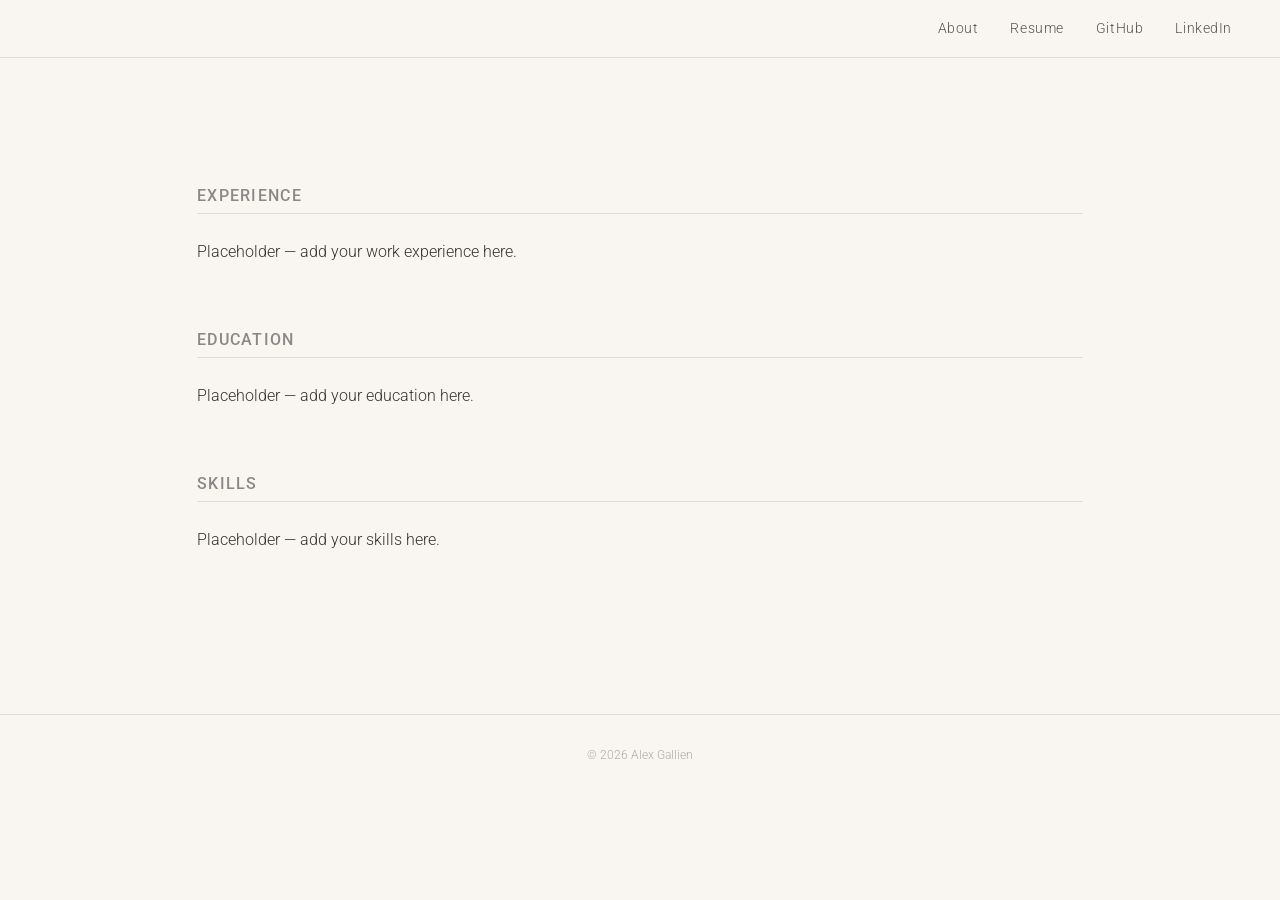
==== resume.html @ 722102af "cleanup, ready for resume'" ====
<!DOCTYPE html>
<html lang="en">
<head>
  <meta charset="UTF-8" />
  <meta name="viewport" content="width=device-width, initial-scale=1.0" />
  <title>Resume — Alex Gallien</title>
  <link rel="stylesheet" href="style.css" />
</head>
<body>

  <nav>
    <a href="index.html">About</a>
    <a href="resume.html">Resume</a>
    <a href="https://github.com/alexgallien" target="_blank" rel="noopener">GitHub</a>
    <a href="https://www.linkedin.com/in/alexgallien/" target="_blank" rel="noopener">LinkedIn</a>
  </nav>

  <main>

    <section>
      <h2>Experience</h2>
      <p style="line-height:1.75; color:#333;">Placeholder — add your work experience here.</p>
    </section>

    <section>
      <h2>Education</h2>
      <p style="line-height:1.75; color:#333;">Placeholder — add your education here.</p>
    </section>

    <section>
      <h2>Skills</h2>
      <p style="line-height:1.75; color:#333;">Placeholder — add your skills here.</p>
    </section>

  </main>

  <footer>
    &copy; 2026 Alex Gallien
  </footer>

</body>
</html>
---- style.css ----
@import url('https://fonts.googleapis.com/css2?family=Roboto:wght@300;400;500&display=swap');

*, *::before, *::after {
  box-sizing: border-box;
  margin: 0;
  padding: 0;
}

body {
  font-family: 'Roboto', sans-serif;
  font-weight: 300;
  background-color: #F9F6F1;
  color: #111111;
  min-height: 100vh;
}

/* Navigation */
nav {
  display: flex;
  justify-content: flex-end;
  align-items: center;
  padding: 1.25rem 3rem;
  border-bottom: 1px solid #e0ddd8;
  background-color: #F9F6F1;
  position: sticky;
  top: 0;
  z-index: 100;
}

nav a {
  margin-left: 2rem;
  text-decoration: none;
  font-size: 0.9rem;
  letter-spacing: 0.04em;
  color: #555;
  transition: color 0.2s;
}

nav a:hover {
  color: #000;
}

/* Main */
main {
  max-width: 950px;
  margin: 0 auto;
  padding: 4rem 2rem 6rem;
}

/* Hero */
.hero {
  display: flex;
  align-items: flex-start;
  gap: 3rem;
}

.hero-photo {
  flex-shrink: 0;
  width: 300px;
  height: 300px;
}

.hero-photo img {
  width: 100%;
  height: 100%;
  object-fit: cover;
  border-radius: 4px;
  display: block;
}

.hero-text h1 {
  font-size: 2rem;
  font-weight: 400;
  margin-bottom: 0.4rem;
}

.hero-text p {
  font-size: 1rem;
  line-height: 1.75;
  color: #333;
}

/* Sections */
section {
  margin-top: 4rem;
}

section h2 {
  font-size: 1rem;
  font-weight: 500;
  letter-spacing: 0.08em;
  text-transform: uppercase;
  color: #888;
  margin-bottom: 1.5rem;
  padding-bottom: 0.5rem;
  border-bottom: 1px solid #e0ddd8;
}

/* Footer */
footer {
  text-align: center;
  padding: 2rem;
  font-size: 0.78rem;
  color: #aaa;
  border-top: 1px solid #e0ddd8;
  margin-top: 4rem;
}
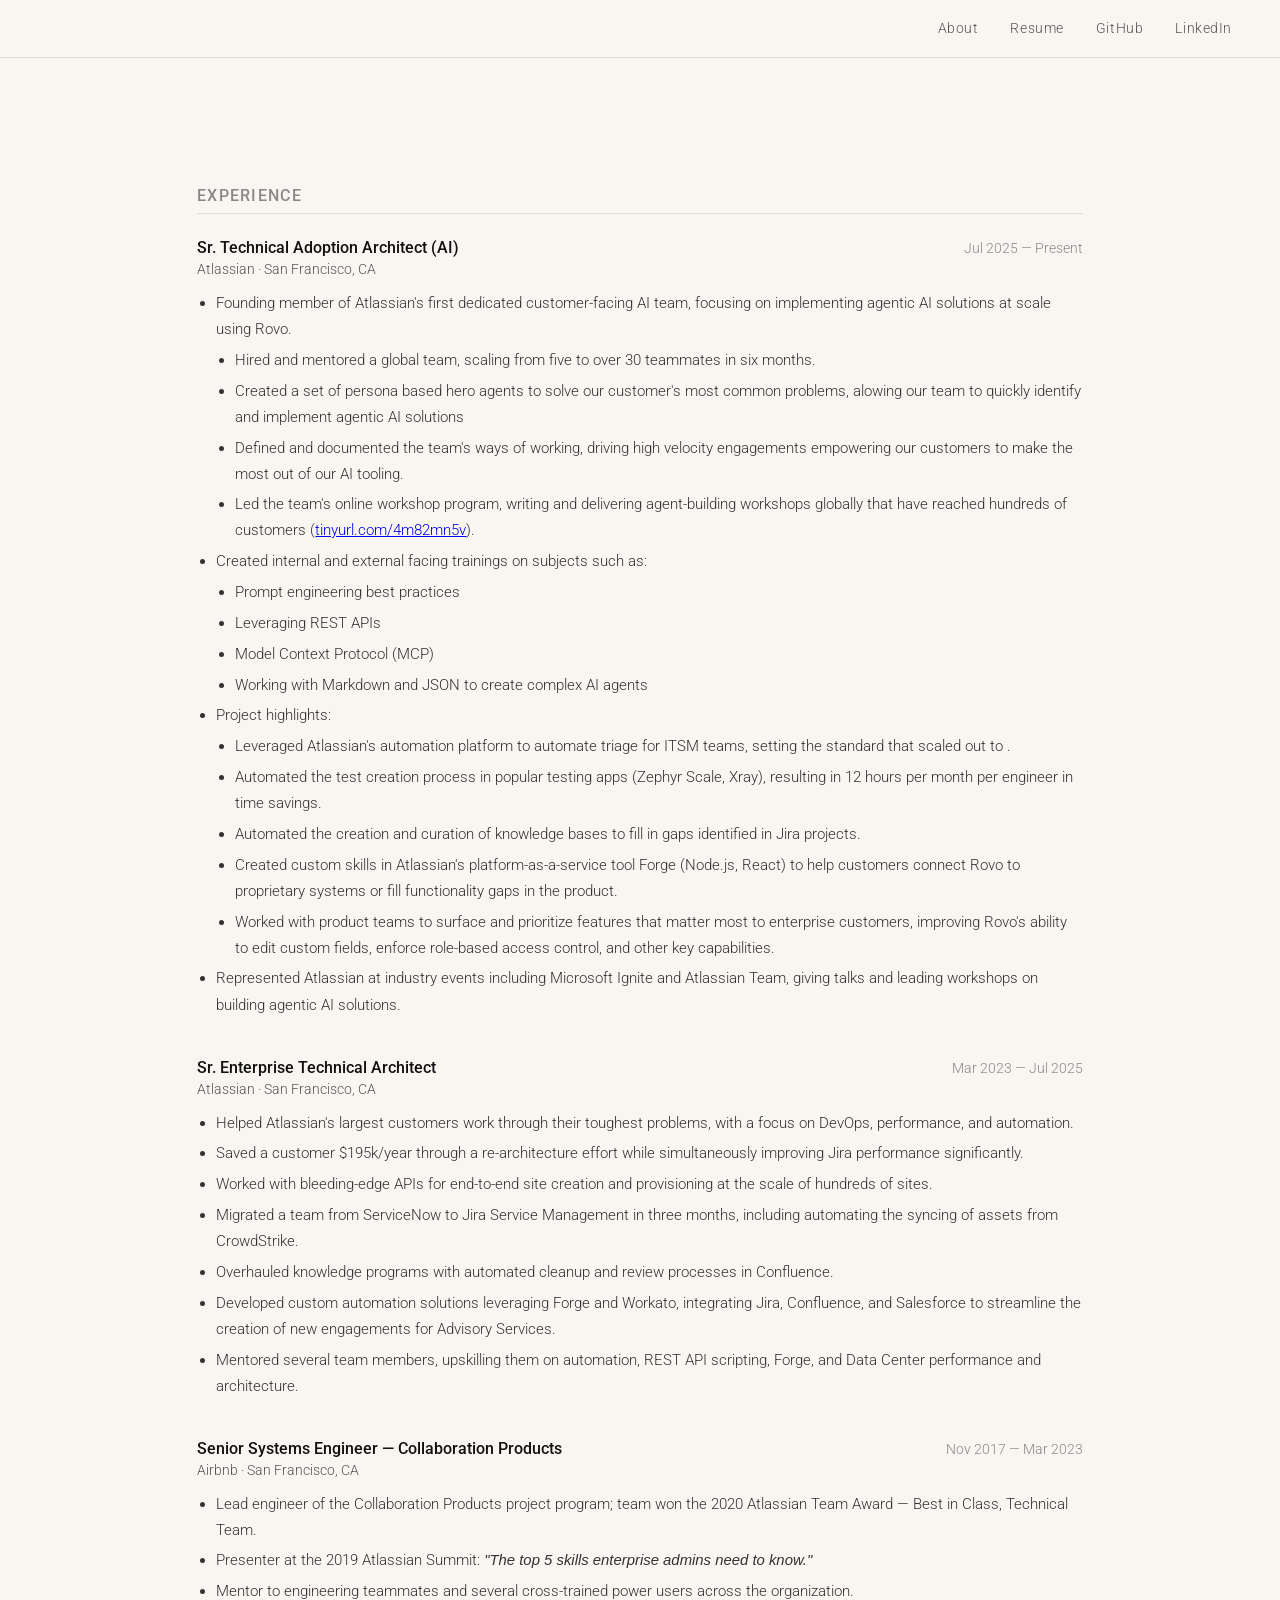
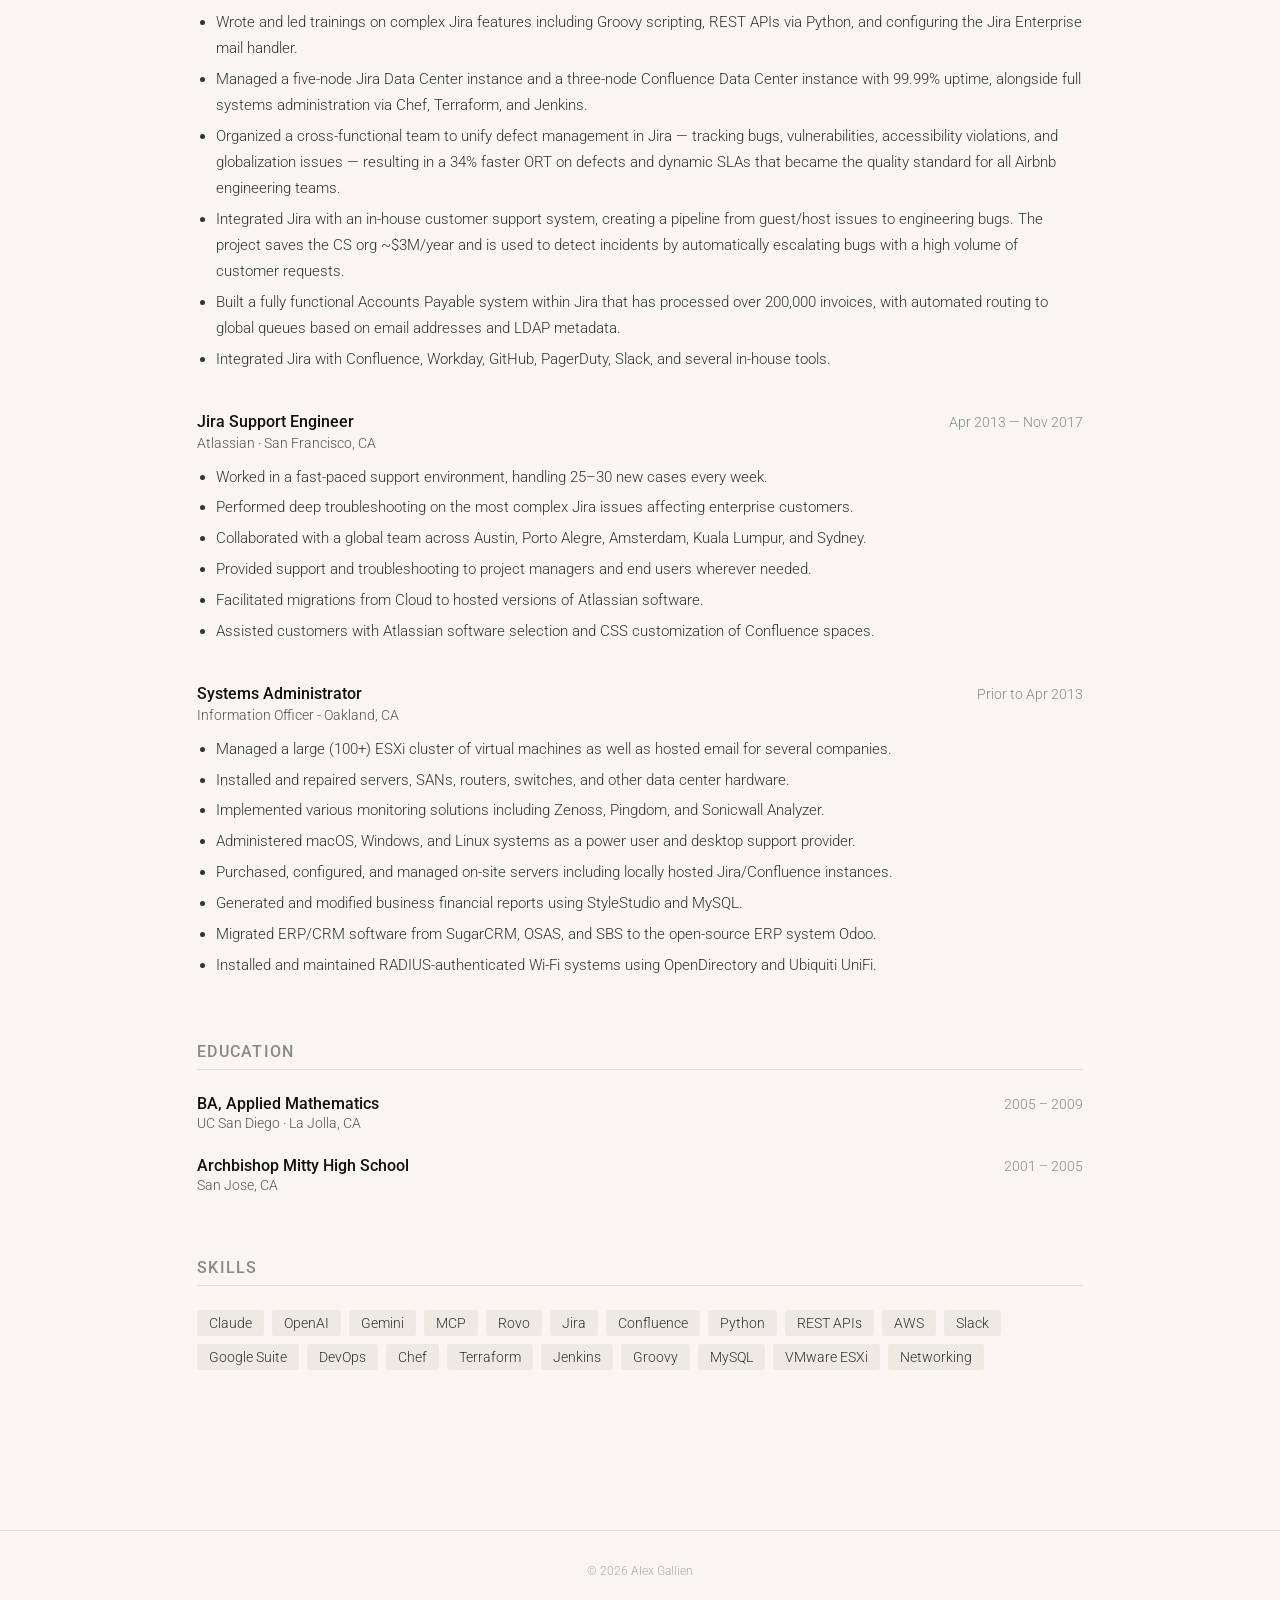
==== commit 11044230: "Final website" ====
--- a/resume.html
+++ b/resume.html
@@ -19,17 +19,154 @@
 
     <section>
       <h2>Experience</h2>
-      <p style="line-height:1.75; color:#333;">Placeholder — add your work experience here.</p>
-    </section>
+
+      <div class="job">
+        <div class="job-header">
+          <span class="job-title">Sr. Technical Adoption Architect (AI)</span>
+          <span class="job-date">Jul 2025 — Present</span>
+        </div>
+        <div class="job-company">Atlassian &middot; San Francisco, CA</div>
+        <ul>
+          <li>Founding member of Atlassian's first dedicated customer-facing AI team, focusing on implementing agentic AI solutions at scale using Rovo.</li>
+            <ul>
+              <li>Hired and mentored a global team, scaling from five to over 30 teammates in six months.</li>
+              <li>Created a set of persona based hero agents to solve our customer's most common problems, alowing our team to quickly identify and implement agentic AI solutions</li>
+              <li>Defined and documented the team's ways of working, driving high velocity engagements empowering our customers to make the most out of our AI tooling.</li>
+              <li>Led the team's online workshop program, writing and delivering agent-building workshops globally that have reached hundreds of customers (<a href="https://tinyurl.com/4m82mn5v" target="_blank" rel="noopener">tinyurl.com/4m82mn5v</a>).</li>
+            </ul>
+          <li>Created internal and external facing trainings on subjects such as:</li>
+            <ul>
+              <li>Prompt engineering best practices</li>
+              <li>Leveraging REST APIs</li>
+              <li>Model Context Protocol (MCP)</li>
+              <li>Working with Markdown and JSON to create complex AI agents</li>
+            </ul>
+          <li>Project highlights:</li>
+            <ul>
+              <li>Leveraged Atlassian's automation platform to automate triage for ITSM teams, setting the standard that scaled out to .</li>
+              <li>Automated the test creation process in popular testing apps (Zephyr Scale, Xray), resulting in 12 hours per month per engineer in time savings.</li>
+              <li>Automated the creation and curation of knowledge bases to fill in gaps identified in Jira projects.</li>
+              <li>Created custom skills in Atlassian's platform-as-a-service tool Forge (Node.js, React) to help customers connect Rovo to proprietary systems or fill functionality gaps in the product.</li>
+              <li>Worked with product teams to surface and prioritize features that matter most to enterprise customers, improving Rovo's ability to edit custom fields, enforce role-based access control, and other key capabilities.</li>
+            </ul>
+          <li>Represented Atlassian at industry events including Microsoft Ignite and Atlassian Team, giving talks and leading workshops on building agentic AI solutions.</li>
+        </ul>
+      </div>
+
+      <div class="job">
+        <div class="job-header">
+          <span class="job-title">Sr. Enterprise Technical Architect</span>
+          <span class="job-date">Mar 2023 — Jul 2025</span>
+        </div>
+        <div class="job-company">Atlassian &middot; San Francisco, CA</div>
+        <ul>
+          <li>Helped Atlassian's largest customers work through their toughest problems, with a focus on DevOps, performance, and automation.</li>
+          <li>Saved a customer $195k/year through a re-architecture effort while simultaneously improving Jira performance significantly.</li>
+          <li>Worked with bleeding-edge APIs for end-to-end site creation and provisioning at the scale of hundreds of sites.</li>
+          <li>Migrated a team from ServiceNow to Jira Service Management in three months, including automating the syncing of assets from CrowdStrike.</li>
+          <li>Overhauled knowledge programs with automated cleanup and review processes in Confluence.</li>
+          <li>Developed custom automation solutions leveraging Forge and Workato, integrating Jira, Confluence, and Salesforce to streamline the creation of new engagements for Advisory Services.</li>
+          <li>Mentored several team members, upskilling them on automation, REST API scripting, Forge, and Data Center performance and architecture.</li>
+        </ul>
+      </div>
+
+      <div class="job">
+        <div class="job-header">
+          <span class="job-title">Senior Systems Engineer — Collaboration Products</span>
+          <span class="job-date">Nov 2017 — Mar 2023</span>
+        </div>
+        <div class="job-company">Airbnb &middot; San Francisco, CA</div>
+        <ul>
+          <li>Lead engineer of the Collaboration Products project program; team won the 2020 Atlassian Team Award — Best in Class, Technical Team.</li>
+          <li>Presenter at the 2019 Atlassian Summit: <em>"The top 5 skills enterprise admins need to know."</em></li>
+          <li>Mentor to engineering teammates and several cross-trained power users across the organization.</li>
+          <li>Wrote and led trainings on complex Jira features including Groovy scripting, REST APIs via Python, and configuring the Jira Enterprise mail handler.</li>
+          <li>Managed a five-node Jira Data Center instance and a three-node Confluence Data Center instance with 99.99% uptime, alongside full systems administration via Chef, Terraform, and Jenkins.</li>
+          <li>Organized a cross-functional team to unify defect management in Jira — tracking bugs, vulnerabilities, accessibility violations, and globalization issues — resulting in a 34% faster ORT on defects and dynamic SLAs that became the quality standard for all Airbnb engineering teams.</li>
+          <li>Integrated Jira with an in-house customer support system, creating a pipeline from guest/host issues to engineering bugs. The project saves the CS org ~$3M/year and is used to detect incidents by automatically escalating bugs with a high volume of customer requests.</li>
+          <li>Built a fully functional Accounts Payable system within Jira that has processed over 200,000 invoices, with automated routing to global queues based on email addresses and LDAP metadata.</li>
+          <li>Integrated Jira with Confluence, Workday, GitHub, PagerDuty, Slack, and several in-house tools.</li>
+        </ul>
+      </div>
+
+      <div class="job">
+        <div class="job-header">
+          <span class="job-title">Jira Support Engineer</span>
+          <span class="job-date">Apr 2013 — Nov 2017</span>
+        </div>
+        <div class="job-company">Atlassian &middot; San Francisco, CA</div>
+        <ul>
+          <li>Worked in a fast-paced support environment, handling 25–30 new cases every week.</li>
+          <li>Performed deep troubleshooting on the most complex Jira issues affecting enterprise customers.</li>
+          <li>Collaborated with a global team across Austin, Porto Alegre, Amsterdam, Kuala Lumpur, and Sydney.</li>
+          <li>Provided support and troubleshooting to project managers and end users wherever needed.</li>
+          <li>Facilitated migrations from Cloud to hosted versions of Atlassian software.</li>
+          <li>Assisted customers with Atlassian software selection and CSS customization of Confluence spaces.</li>
+        </ul>
+      </div>
+
+      <div class="job">
+        <div class="job-header">
+          <span class="job-title">Systems Administrator</span>
+          <span class="job-date">Prior to Apr 2013</span>
+        </div>
+        <div class="job-company">Information Officer - Oakland, CA</div>
+        <ul>
+          <li>Managed a large (100+) ESXi cluster of virtual machines as well as hosted email for several companies.</li>
+          <li>Installed and repaired servers, SANs, routers, switches, and other data center hardware.</li>
+          <li>Implemented various monitoring solutions including Zenoss, Pingdom, and Sonicwall Analyzer.</li>
+          <li>Administered macOS, Windows, and Linux systems as a power user and desktop support provider.</li>
+          <li>Purchased, configured, and managed on-site servers including locally hosted Jira/Confluence instances.</li>
+          <li>Generated and modified business financial reports using StyleStudio and MySQL.</li>
+          <li>Migrated ERP/CRM software from SugarCRM, OSAS, and SBS to the open-source ERP system Odoo.</li>
+          <li>Installed and maintained RADIUS-authenticated Wi-Fi systems using OpenDirectory and Ubiquiti UniFi.</li>
+        </ul>
+      </div>
 
     <section>
       <h2>Education</h2>
-      <p style="line-height:1.75; color:#333;">Placeholder — add your education here.</p>
+
+      <div class="edu-item">
+        <div class="edu-header">
+          <span class="edu-degree">BA, Applied Mathematics</span>
+          <span class="edu-date">2005 – 2009</span>
+        </div>
+        <div class="edu-school">UC San Diego &middot; La Jolla, CA</div>
+      </div>
+
+      <div class="edu-item">
+        <div class="edu-header">
+          <span class="edu-degree">Archbishop Mitty High School</span>
+          <span class="edu-date">2001 – 2005</span>
+        </div>
+        <div class="edu-school">San Jose, CA</div>
+      </div>
     </section>
 
     <section>
       <h2>Skills</h2>
-      <p style="line-height:1.75; color:#333;">Placeholder — add your skills here.</p>
+      <div class="skills-grid">
+        <span class="skill-tag">Claude</span>
+        <span class="skill-tag">OpenAI</span>
+        <span class="skill-tag">Gemini</span>
+        <span class="skill-tag">MCP</span>
+        <span class="skill-tag">Rovo</span>
+        <span class="skill-tag">Jira</span>
+        <span class="skill-tag">Confluence</span>
+        <span class="skill-tag">Python</span>
+        <span class="skill-tag">REST APIs</span>
+        <span class="skill-tag">AWS</span>
+        <span class="skill-tag">Slack</span>
+        <span class="skill-tag">Google Suite</span>
+        <span class="skill-tag">DevOps</span>
+        <span class="skill-tag">Chef</span>
+        <span class="skill-tag">Terraform</span>
+        <span class="skill-tag">Jenkins</span>
+        <span class="skill-tag">Groovy</span>
+        <span class="skill-tag">MySQL</span>
+        <span class="skill-tag">VMware ESXi</span>
+        <span class="skill-tag">Networking</span>
+      </div>
     </section>
 
   </main>
--- a/style.css
+++ b/style.css
@@ -105,3 +105,101 @@
   border-top: 1px solid #e0ddd8;
   margin-top: 4rem;
 }
+
+/* Resume — Experience */
+.job {
+  margin-bottom: 2.5rem;
+}
+
+.job-header {
+  display: flex;
+  justify-content: space-between;
+  align-items: baseline;
+  margin-bottom: 0.25rem;
+}
+
+.job-title {
+  font-size: 1rem;
+  font-weight: 500;
+  color: #111;
+}
+
+.job-date {
+  font-size: 0.85rem;
+  color: #888;
+  white-space: nowrap;
+  margin-left: 1rem;
+}
+
+.job-company {
+  font-size: 0.9rem;
+  color: #555;
+  margin-bottom: 0.75rem;
+}
+
+.job ul {
+  padding-left: 1.2rem;
+  list-style: disc;
+}
+
+.job ul li {
+  font-size: 0.93rem;
+  line-height: 1.75;
+  color: #333;
+  margin-bottom: 0.3rem;
+}
+
+/* Resume — Education */
+.edu-item {
+  margin-bottom: 1.5rem;
+}
+
+.edu-header {
+  display: flex;
+  justify-content: space-between;
+  align-items: baseline;
+}
+
+.edu-degree {
+  font-size: 1rem;
+  font-weight: 500;
+  color: #111;
+}
+
+.edu-date {
+  font-size: 0.85rem;
+  color: #888;
+}
+
+.edu-school {
+  font-size: 0.9rem;
+  color: #555;
+  margin-top: 0.15rem;
+}
+
+/* Resume — Certifications */
+.cert-item {
+  font-size: 0.93rem;
+  line-height: 1.75;
+  color: #333;
+}
+
+.cert-issuer {
+  color: #888;
+  font-size: 0.85rem;
+}
+
+/* Resume — Skills */
+.skills-grid {
+  display: flex;
+  flex-wrap: wrap;
+  gap: 0.5rem;
+}
+
+.skill-tag {
+  background: #ede9e3;
+  border-radius: 3px;
+  padding: 0.3rem 0.75rem;
+  font-size: 0.85rem;
+  color: #333;
+}
